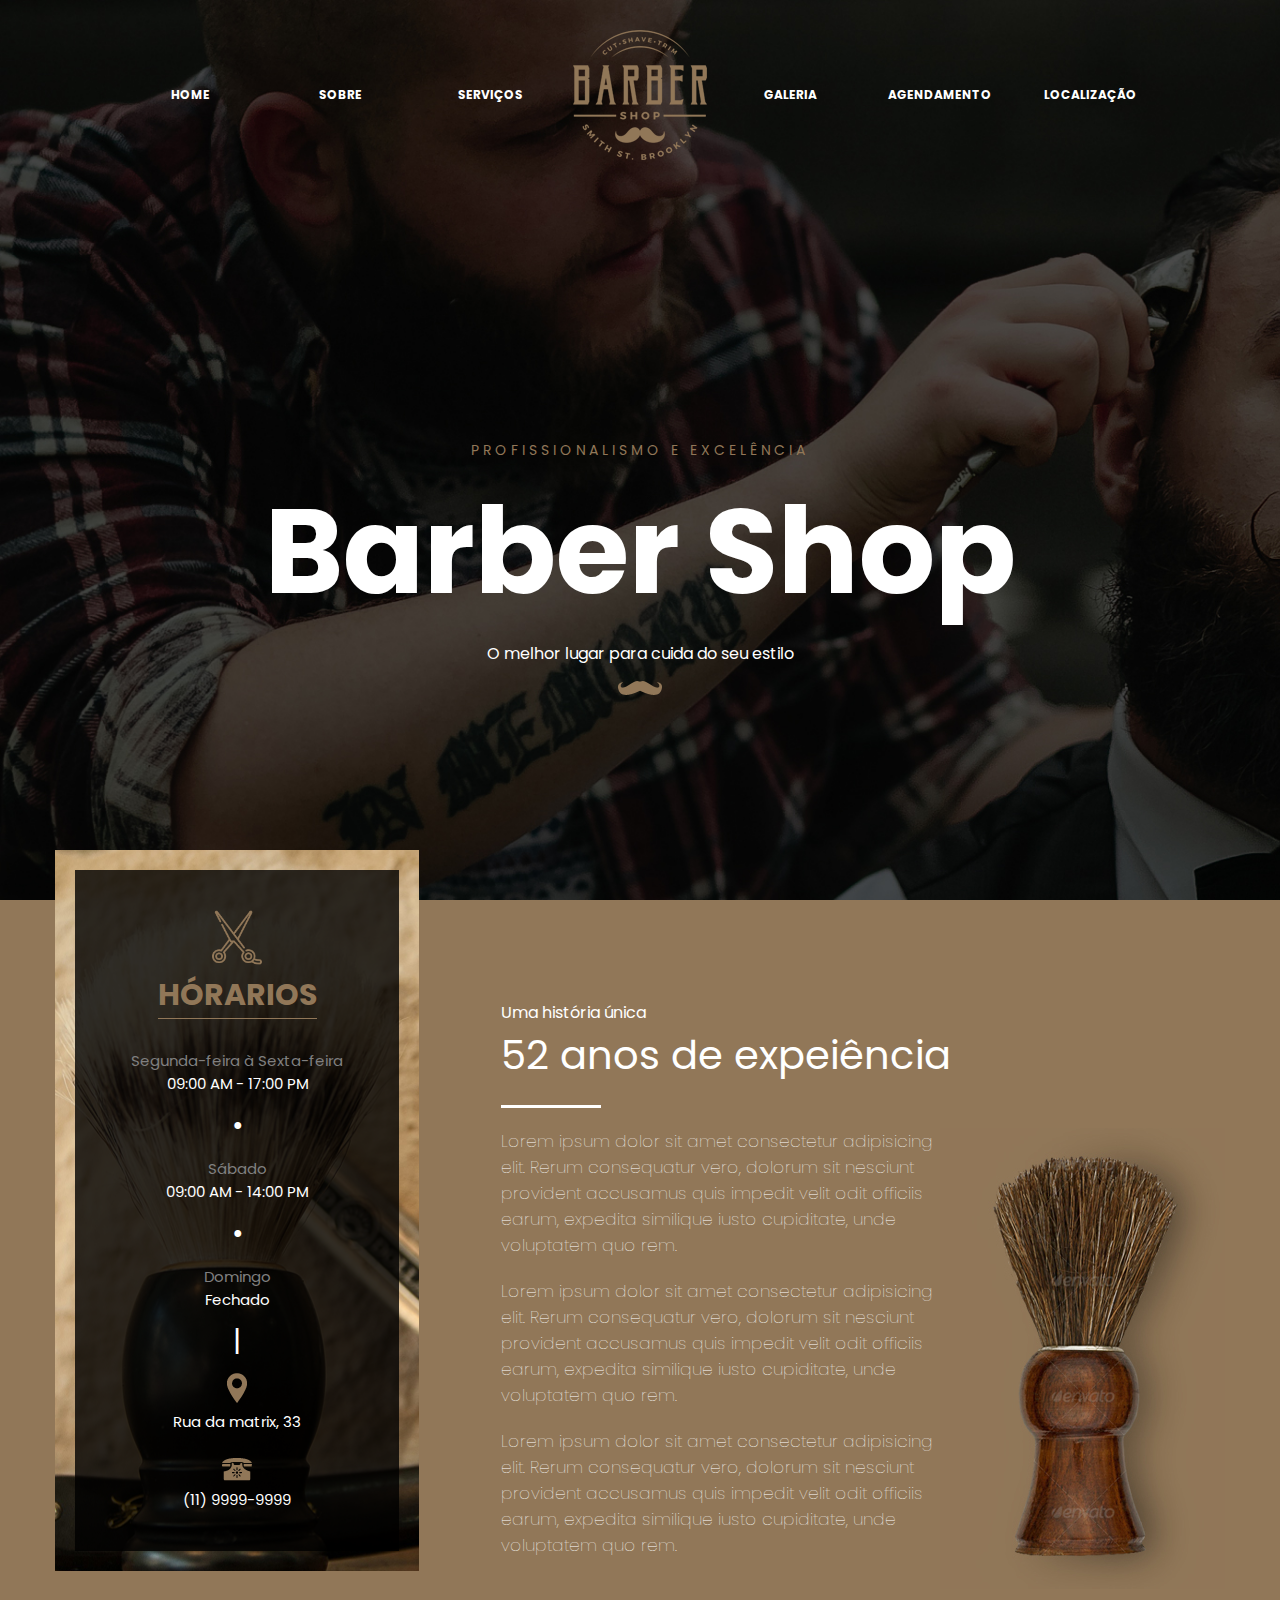
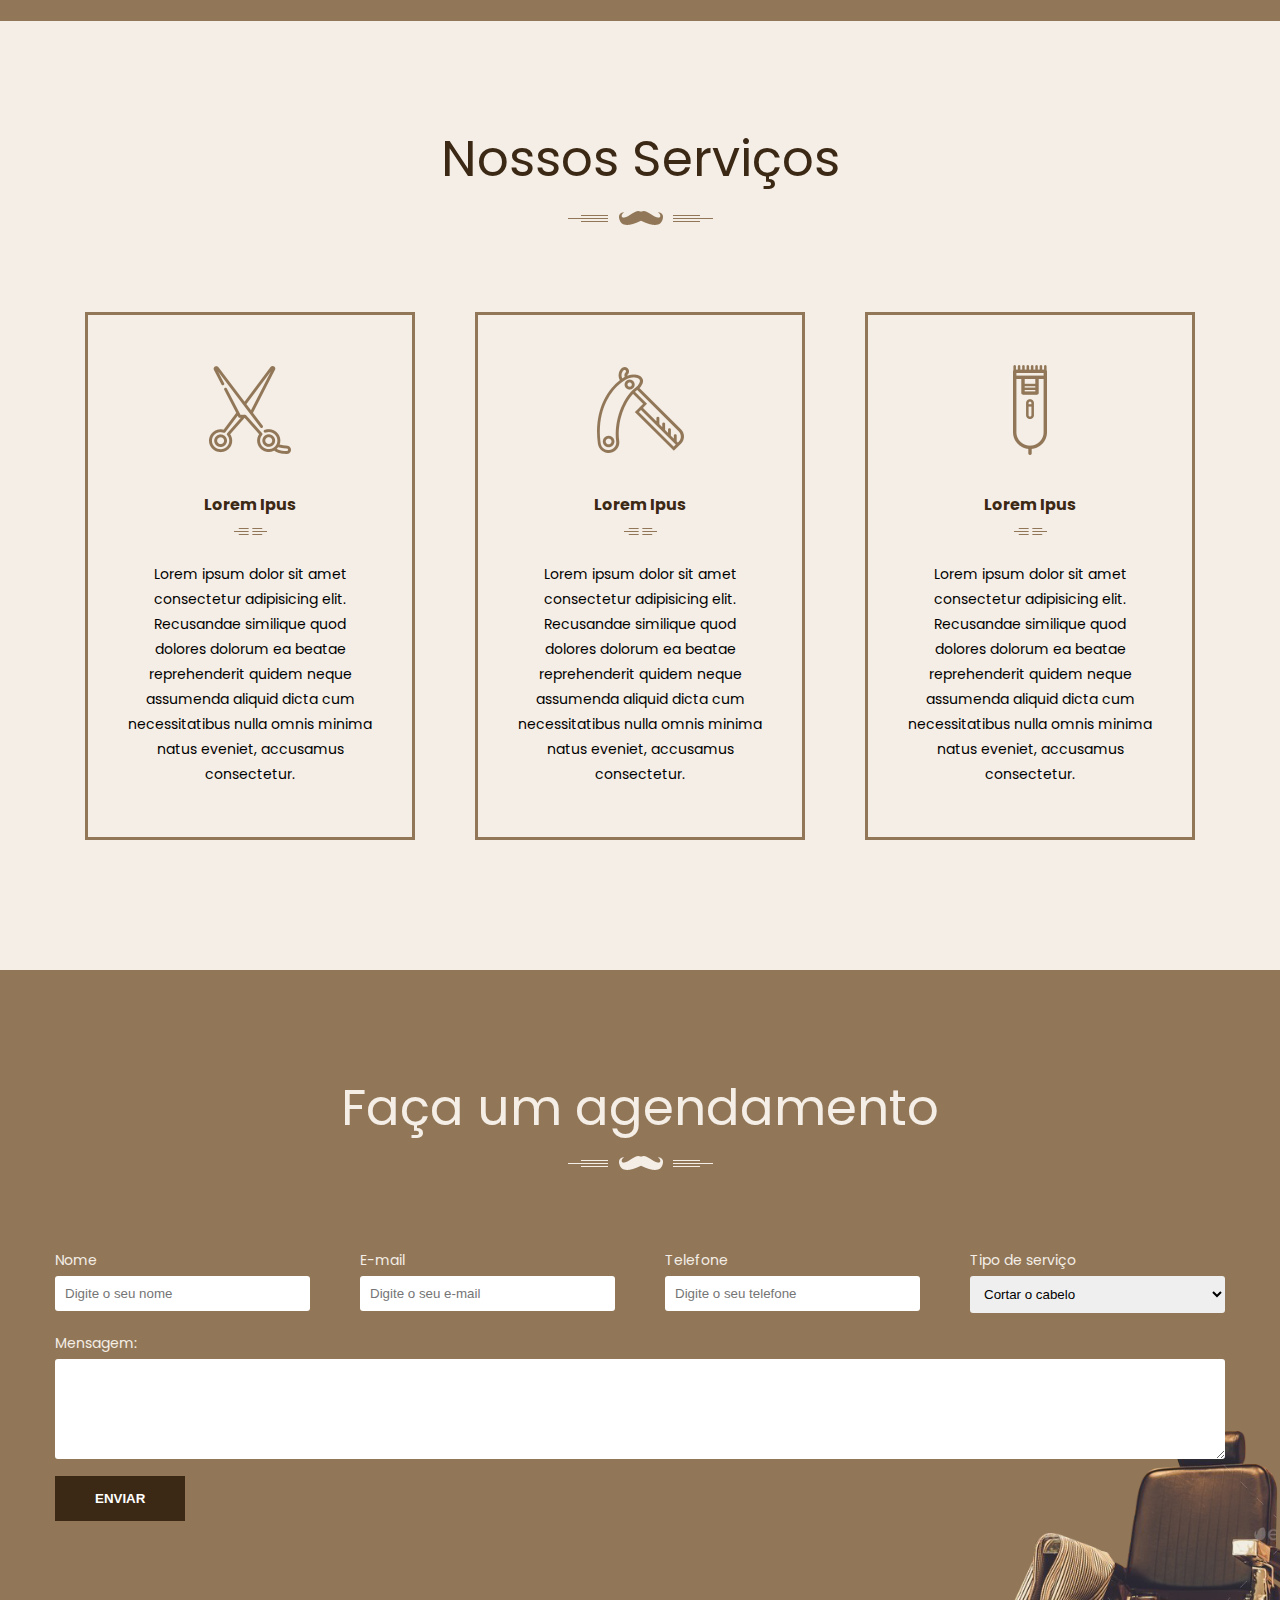
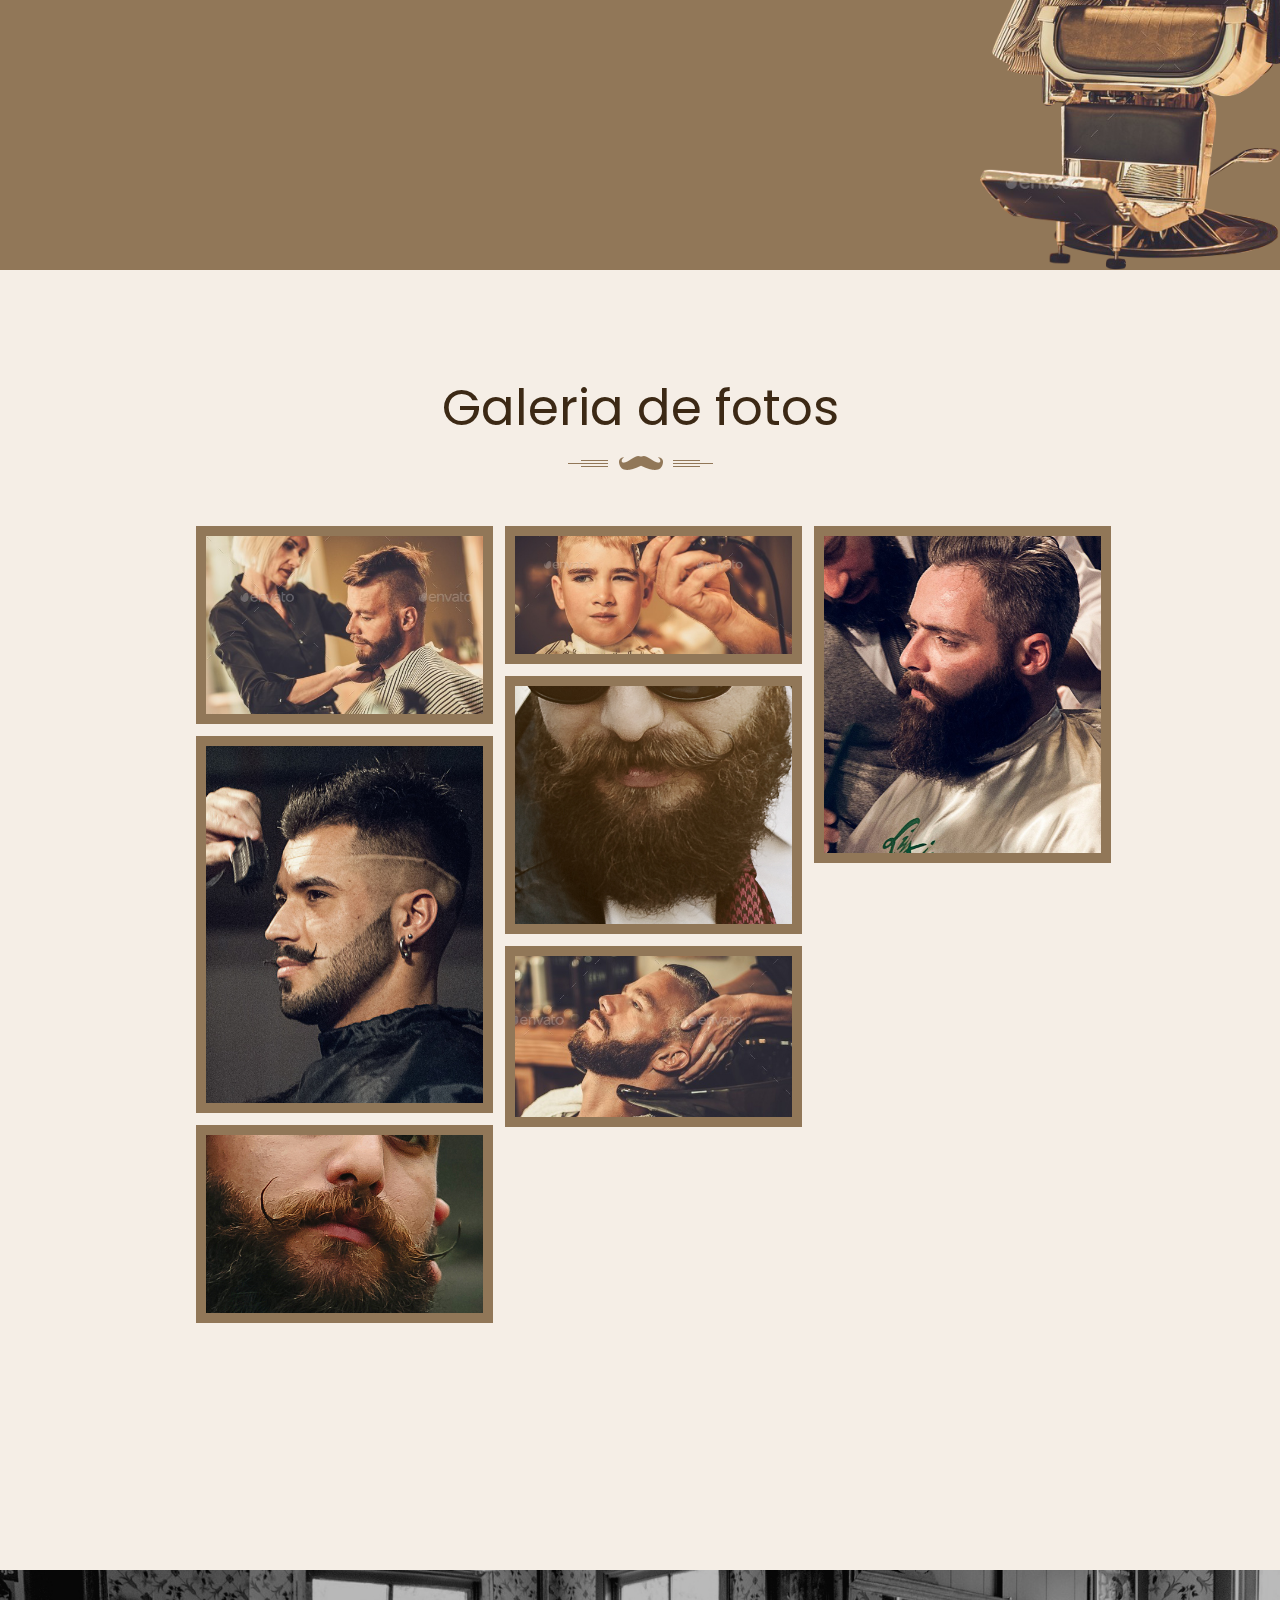
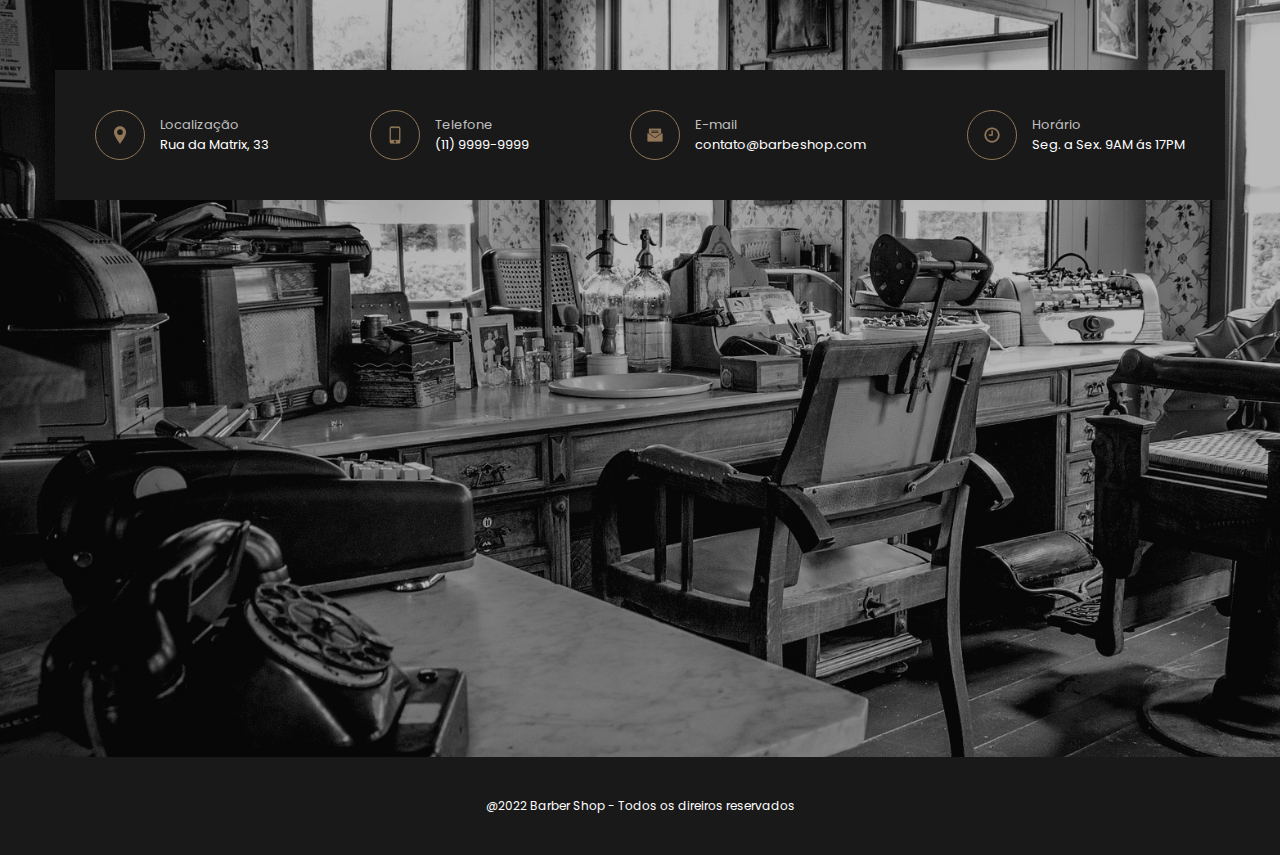
==== index.html @ d6cfeca7 "BarberShop" ====
<!DOCTYPE html>
<html lang="pt-br">
<head>
    <meta charset="UTF-8">
    <meta http-equiv="X-UA-Compatible" content="IE=edge">
    <meta name="viewport" content="width=device-width, initial-scale=1.0">
    <title>Barbe Shop</title>
    <link href="https://fonts.googleapis.com/css2?family=Poppins:wght@300;400;500;700&display=swap" rel="stylesheet">
    <link rel="stylesheet" href="css/style.css">
</head>
<body>
    
    <section id="home" class="home">
        <header class="header-home">
            <nav class="nav-home">
                <ul>
                    <li>
                        <a href="#home">Home</a>
                    </li>
                    <li>
                        <a href="#about">Sobre</a>
                    </li>
                    <li>
                        <a href="#services">Serviços</a>
                    </li>
                    <li>
                        <img src="images/logo.png" alt="Logo" class="logo">
                    </li>
                    <li>
                        <a href="#gallery">Galeria</a>
                    </li>
                    <li>
                        <a href="#agendamento">Agendamento</a>
                    </li>
                    <li>
                        <a href="#location">Localização</a>
                    </li>
                </ul>
            </nav>
        </header>

        <div class="banner">
            <span> Profissionalismo e Excelência</span>
            <h1> Barber Shop</h1>
            <span> O melhor lugar para cuida do seu estilo</span>
            <img src="images/much-img.png" alt="barber shop">
    </section>

    <section id="about" class="about">
            <div class="container">
                <div class="timing">
                    <div class="overlay">
                        <img src="images/classic-cut.png" alt="hórarios" class="icon-cut">      
                        <h3> Hórarios</h3>
                        <div class="text">
                            <h4>Segunda-feira à Sexta-feira</h4>
                            <span>09:00 AM - 17:00 PM</span>
                        </div>

                        <div class="text">
                            <h4>Sábado</h4>
                            <span>09:00 AM - 14:00 PM</span>
                        </div>

                        <div class="text">
                            <h4>Domingo</h4>
                            <span>Fechado</span>
                        </div>

                        <img src="images/loc-ic.png" alt="localização">
                        <span> Rua da matrix, 33</span>
                        <br>
                        <img src="images/phone-ic.png" alt="Número">
                        <span>(11) 9999-9999</span>
                    </div>
                </div>

                <div class="experience">
                    <span> Uma história única </span>
                    <h2> 52 anos de expeiência</h2>
                    <div class="text">
                        <div>
                            <p>
                                Lorem ipsum dolor sit amet consectetur adipisicing elit. 
                                Rerum consequatur vero, dolorum sit nesciunt provident 
                                accusamus quis impedit velit odit officiis earum, expedita 
                                similique iusto cupiditate, unde voluptatem quo rem.
                            </p>

                            <p>
                                Lorem ipsum dolor sit amet consectetur adipisicing elit. 
                                Rerum consequatur vero, dolorum sit nesciunt provident 
                                accusamus quis impedit velit odit officiis earum, expedita 
                                similique iusto cupiditate, unde voluptatem quo rem.
                            </p>

                            <p>
                                Lorem ipsum dolor sit amet consectetur adipisicing elit. 
                                Rerum consequatur vero, dolorum sit nesciunt provident 
                                accusamus quis impedit velit odit officiis earum, expedita 
                                similique iusto cupiditate, unde voluptatem quo rem.
                            </p>
                        </div>
                        <img src="images/shave-brush.jpg" alt="52 anos de esperiencia">
                    </div>
                </div>
            </div>

    </section>

    <section id="services" class="services">
        <div class="container">
            <h2> Nossos Serviços</h2>
            <img src="images/heading-ic.png" alt="nosso serviços">

            <div class="boxes">
                <div class="box">
                    <img src="images/classic-cut.png" alt="Classic cut">
                    <h4> Lorem Ipus</h4>
                    <img src="images/head-line-ic.png" alt="separador">
                    <p>Lorem ipsum dolor sit amet consectetur adipisicing 
                        elit. Recusandae similique quod dolores dolorum ea 
                        beatae reprehenderit quidem neque assumenda aliquid
                        dicta cum necessitatibus nulla omnis minima natus
                        eveniet, accusamus consectetur.</p>
                </div>

                <div class="box">
                    <img src="images/clipper-cut.png" alt="Clipper cut">
                    <h4> Lorem Ipus</h4>
                    <img src="images/head-line-ic.png" alt="separador">
                    <p>Lorem ipsum dolor sit amet consectetur adipisicing 
                        elit. Recusandae similique quod dolores dolorum ea 
                        beatae reprehenderit quidem neque assumenda aliquid
                        dicta cum necessitatibus nulla omnis minima natus
                        eveniet, accusamus consectetur.</p>
                </div>

                
                <div class="box">
                    <img src="images/razoe-shaver.png" alt="razoe-shaver">
                    <h4> Lorem Ipus</h4>
                    <img src="images/head-line-ic.png" alt="separador">
                    <p>Lorem ipsum dolor sit amet consectetur adipisicing 
                        elit. Recusandae similique quod dolores dolorum ea 
                        beatae reprehenderit quidem neque assumenda aliquid
                        dicta cum necessitatibus nulla omnis minima natus
                        eveniet, accusamus consectetur.</p>
                </div>
        </div>
        </div>
    </section>

    <section id="agendamento" class="agendamento">
        <div class="container">
            <h2> Faça um agendamento </h2>
            <img src="images/heading-ic-white.png" alt="Agendamento">

            <form>
                <div class="dados-pessoal">
                    <div class="input-wrapper">
                        <label>Nome</label>
                        <input type="text" placeholder="Digite o seu nome">
                    </div>

                    <div class="input-wrapper">
                        <label>E-mail</label>
                        <input type="email" placeholder="Digite o seu e-mail">
                    </div>

                    <div class="input-wrapper">
                        <label>Telefone</label>
                        <input type="tel" placeholder="Digite o seu telefone">
                    </div>

                    <div class="input-wrapper">
                        <label>Tipo de serviço</label>
                        <select>
                            <option value=""> Cortar o cabelo </option>
                            <option value=""> Fazer a barba </option>
                        </select>
                    </div>
                </div>

                <div class="input-wrapper">
                    <label> Mensagem: </label>
                    <textarea></textarea>
                </div>

                <button> Enviar</button>
            </form>
        </div>
    </section>

    <section id="gallery" class="gallery">
        <div class="container">
            <h2> Galeria de fotos </h2>
            <img src="images/heading-ic.png" alt="Galeria de fontos">
            
            <div class="gallery-wrapper">    
                <div>
                    <img src="images/gallery-img1.png" alt="Galeria">
                </div>

                <div>
                    <img src="images/gallery-img2.png" alt="Galeria">
                </div>
                
                <div>
                    <img src="images/gallery-img3.png" alt="Galeria">
                </div>

                <div>
                    <img src="images/gallery-img4.png" alt="Galeria">
                </div>

                <div>
                    <img src="images/gallery-img5.png" alt="Galeria">
                </div>

                <div>
                    <img src="images/gallery-img6.png" alt="Galeria">
                </div>

                <div>
                    <img src="images/gallery-img7.png" alt="Galeria">
                </div>
            </div>
        </div>
    </section>

    <section id="location" class="location">
        <div class="container">
            <div class="head">
                <div class="info">
                    <div class="icon">
                        <img src="images/map-img1.png" alt="Localização">
                    </div>
                    <div class="text">
                        <span> Localização</span>
                        <span> Rua da Matrix, 33</span>
                    </div>
                </div>

                <div class="info">
                    <div class="icon">
                        <img src="images/map-img2.png" alt="Localização">
                    </div>
                    <div class="text">
                        <span> Telefone</span>
                        <span> (11) 9999-9999</span>
                    </div>
                </div>

                <div class="info">
                    <div class="icon">
                        <img src="images/map-img3.png" alt="Localização">
                    </div>
                    <div class="text">
                        <span> E-mail</span>
                        <span> contato@barbeshop.com</span>
                    </div>
                </div>

                <div class="info">
                    <div class="icon">
                        <img src="images/map-img4.png" alt="Localização">
                    </div>
                    <div class="text">
                        <span> Horário</span>
                        <span> Seg. a Sex. 9AM ás 17PM</span>
                    </div>
                </div>
                
            </div>
            <div class="map">
                <iframe src="https://www.google.com/maps/embed?pb=!1m18!1m12!1m3!1d3657.0754267452926!2d-46.653426585383784!3d-23.565734367638075!2m3!1f0!2f0!3f0!3m2!1i1024!2i768!4f13.1!3m3!1m2!1s0x94ce59c8da0aa315%3A0xd59f9431f2c9776a!2sAv.%20Paulista%20-%20Bela%20Vista%2C%20S%C3%A3o%20Paulo%20-%20SP!5e0!3m2!1spt-BR!2sbr!4v1661723584583!5m2!1spt-BR!2sbr" width="600" height="450" style="border:0;" allowfullscreen="" loading="lazy" referrerpolicy="no-referrer-when-downgrade"></iframe>
            </div>
        </div>
    </section>

    <section class="footer">
        <footer class="footer-f">
            @2022 Barber Shop - Todos os direiros reservados
        </footer>
    </section>
</body>
</html>
---- css/style.css ----
:root {
    --color-primary: #917758;
    --color-secundary: #3C2915;
    --color-primary-light: #f5eee6;
}

* {
    margin: 0;
    padding: 0;
    box-sizing: border-box;
}

body {
    font-family: 'Poppins', sans-serif;
}

.container {
    width: 1170px;
    margin: 0 auto;
}


/***************
*   HOME
****************/

.home{
    position: relative;
    background-image: url(../images/bg-home.jpg);
    background-size: cover;
    height: 100vh; /* area visivel dp pc; */
    background-attachment: fixed;
}

.home .header-home {
    padding: 30px 0;
}

.home .header-home .nav-home {
    display: flex;
    justify-content: center;
}

.home .header-home .nav-home ul {
    display: flex;
    list-style-type: none;
}

.home .header-home .nav-home ul li {
    display: flex;
    align-items: center;
    justify-content: center;
    width: 150px;
}

.home .header-home .nav-home ul li a {
    color: white;
    text-transform: uppercase;
    text-decoration: none;
    font-weight: bold;
    font-size: 12px;
    padding: 20px;
}

.home .header-home .nav-home ul li a:hover {
    border-bottom: 1px solid var(--color-primary);
    color:  var(--color-primary);
}

.logo {
    margin: 0 30px;
}


/********************
*   HOME - BANNER
********************/
.home .banner {
    position: absolute;
    top: 50%;
    left: 50%;
    height: 270px;
    width: 770px;
    margin-left: -385px;
    margin-top: -75px;
    color: white;
    text-align: center;
}

.home .banner span {
    display: block;
}

.home .banner span:first-child {
    color: var(--color-primary);
    text-transform: uppercase;
    font-size: 14px;
    letter-spacing: 4px;
    margin-top: 65px;
}

.home .banner h1 {
    font-size: 120px;
}

.home .banner img {
    margin-top: 15px;
}

/************
*    ABOUT
*************/

.about {
    background-color: var(--color-primary);
}

.about .container{
    display: flex;
}

.about .timing {
   position: relative;
   top: -50px;
    width: 33%;
    padding: 20px;
    background-image: url(../images/brush-big.jpg);

}

.about .timing .overlay {
    background-color: rgba(0, 0 ,0 , 0.8);
    text-align: center;
    padding: 40px 20px;
}

.about .timing .icon-cut{
    width: 50px;
}

.about .timing h3{
    color: var(--color-primary);
    text-transform: uppercase;
    border-bottom: 1px solid var(--color-primary);
    width: fit-content;
    margin: 0 auto 30px auto;
    font-size: 30px;
}

.about .timing .text {
    margin: 10px 0;
}

.about .timing .text::after{
    content: '•';
    color: white;
    display: block;
    font-size: 28px;
    margin-top: 10px;
}

.about .timing .text:last-of-type:after {
    content: '|';
}

.about .timing .text h4{
    color: grey;
    font-weight: 400;
    font-size: 15px;
}

.about .timing span {
    color: white;
    font-size: 15px;
    display: block;
}

.about .experience {
    width: 66%;
    color: white;
    margin-left: 7%;
    margin-top: 100px;
}

.about .experience h2 {
    font-weight: 400;
    font-size: 40px;
}

.about .experience h2::after {
    display: block;
    content: "";
    width: 100px;
    height: 3px;
    background-color: white;
    margin: 20px 0;
}

.about .experience .text {
    display: flex;
    justify-content: space-between;
}

.about .experience .text p {
    margin-bottom: 20px;
    font-weight: 100;
    font-size: 17px;
}

/***************
*   Services
***************/

.services {
    padding: 100px 0;
    text-align: center;
    background-color: var(--color-primary-light);
}

.services h2 {
    color: var(--color-secundary);
    font-weight: 400;
    font-size: 50px;
    margin-bottom: 10px;
}

.services .boxes {
    display: flex;
    margin-top: 50px;
    justify-content: space-between;
}

.services .box {
    border: 3px solid var(--color-primary);
    padding: 50px 40px;
    margin: 30px;
}

.services .box h4 {
    color: var(--color-secundary);
    margin-top: 30px;
}

.services .box p {
    margin-top: 20px;
    font-size: 14px;
    line-height: 25px;
}

/****************
*   Agendamento
*****************/

.agendamento {
    padding: 100px 0;
    background-color: var(--color-primary);
    height: 100vh;
    background-image: url(../images/chair-ic.png);
    background-repeat: no-repeat;
    background-position: right bottom;
    background-size: 300px;
}

.agendamento h2 {
    text-align: center;
    color: var(--color-primary-light);
    font-weight: 400;
    font-size: 50px;
    margin-bottom: 10px;
}

.agendamento img {
    margin: 0 auto;
    display: block;
}

.agendamento form {
    margin-top: 80px;
}

.agendamento .dados-pessoal {
    display: flex;
    justify-content: space-between;
    margin-bottom: 20px;
}

.agendamento .input-wrapper {
    width: 100%;
    margin-right: 50px;
}

.agendamento .input-wrapper:last-of-type {
    margin-right: 0;
}

.agendamento label {
    display: block;
    font-size: 14px;
    margin-bottom: 5px;
    color: var(--color-primary-light);
}

.agendamento .dados-pessoal input,
.agendamento .dados-pessoal select, 
.agendamento textarea {
    padding: 10px;
    outline: none;
    border: none;
    width: 100%;
    border-radius: 3px;
}

.agendamento textarea {
    height: 100px;
}

.agendamento button {
    background-color: var(--color-secundary);
    color: white;
    padding: 15px 40px;
    border: none;
    margin-top: 10px;
    text-transform: uppercase;
    font-weight: bold;
}

/****************
*   Gallery
*****************/

.gallery {
    padding: 100px 0;
    background-color: var(--color-primary-light);
}

.gallery h2 {
    text-align: center;
    color: var(--color-secundary);
    font-weight: 400;
    font-size: 50px;
    margin-bottom: 10px;
}

.gallery img {
    margin: 0 auto;
    display: block;
}

.gallery .gallery-wrapper {
    display: flex;
    flex-direction: column;
    flex-wrap: wrap;
    height: 100vh;
    width: 900px;
    margin: 50px auto;
}

.gallery .gallery-wrapper div {
    border: 10px solid var(--color-primary);
    margin: 6px;
    width: 33%;
}

.gallery .gallery-wrapper div img {
    width: 100%;
}


/****************
*   Location
*****************/

.location {
    padding: 100px 0;
    background-image: url(../images/bg-location.jpg);
    background-size: cover;
}

.location .head {
    display: flex;
    justify-content: space-between;
    background-color: #191919;
    padding: 40px;
    width: 100%;
}

.location .head .info {
    display: flex;
    align-items: center;
}

.location .head .info .icon {
    display: flex;
    align-items: center;
    margin-right: 15px;
    justify-content: center;
    padding: 10px;
    width: 50px;
    height: 50px;
    border: 1px solid var(--color-primary);
    border-radius: 100%;
}

.location .head .info .text span {
    display: block;
    font-size: 13px;
}

.location .head .info .text span:first-child {
    color: silver;
}

.location .head .info .text span:last-child {
    color: white;
}

.location .map {
    width: 100%;
}

.location .map iframe {
    width: 100%;
}

/***********
  Footer
************/

.footer {
    background-color: #191919;
    color: white;
    padding: 40px;
    font-size: 12px;
    text-align: center;
}
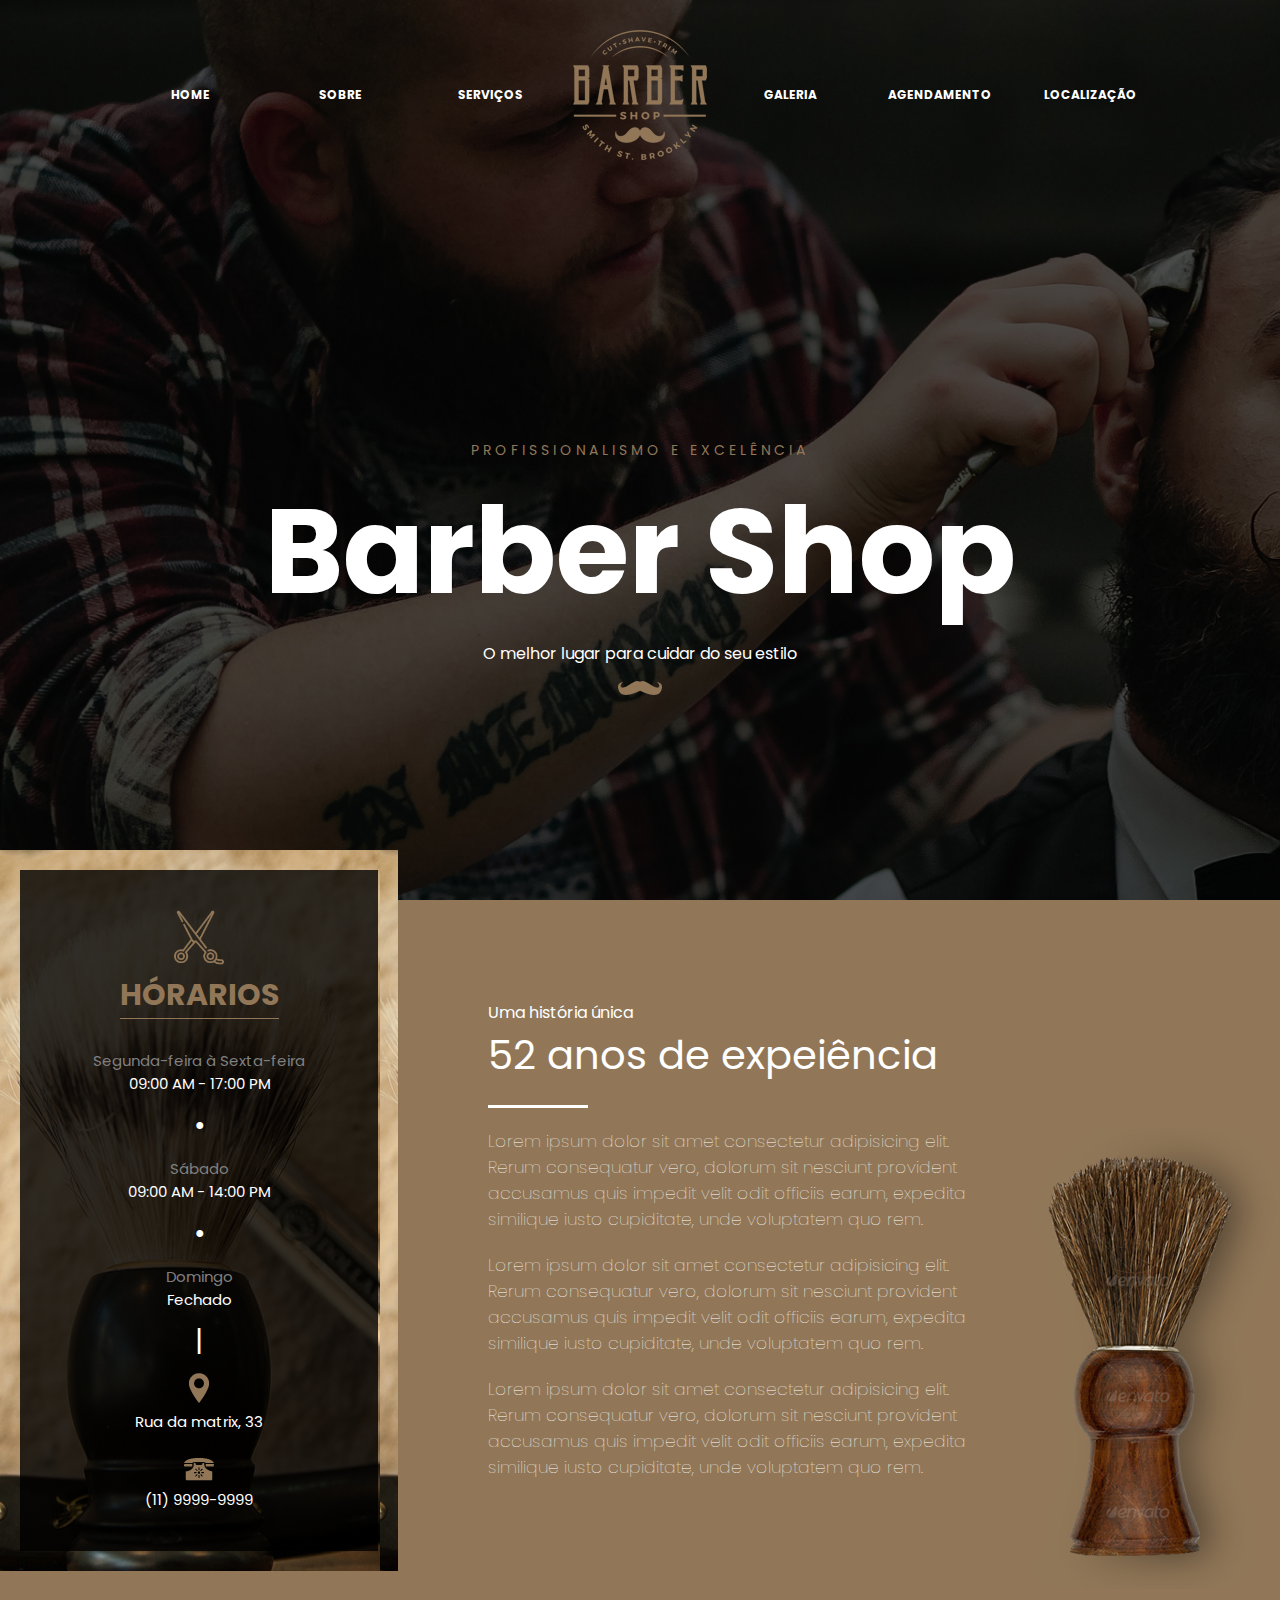
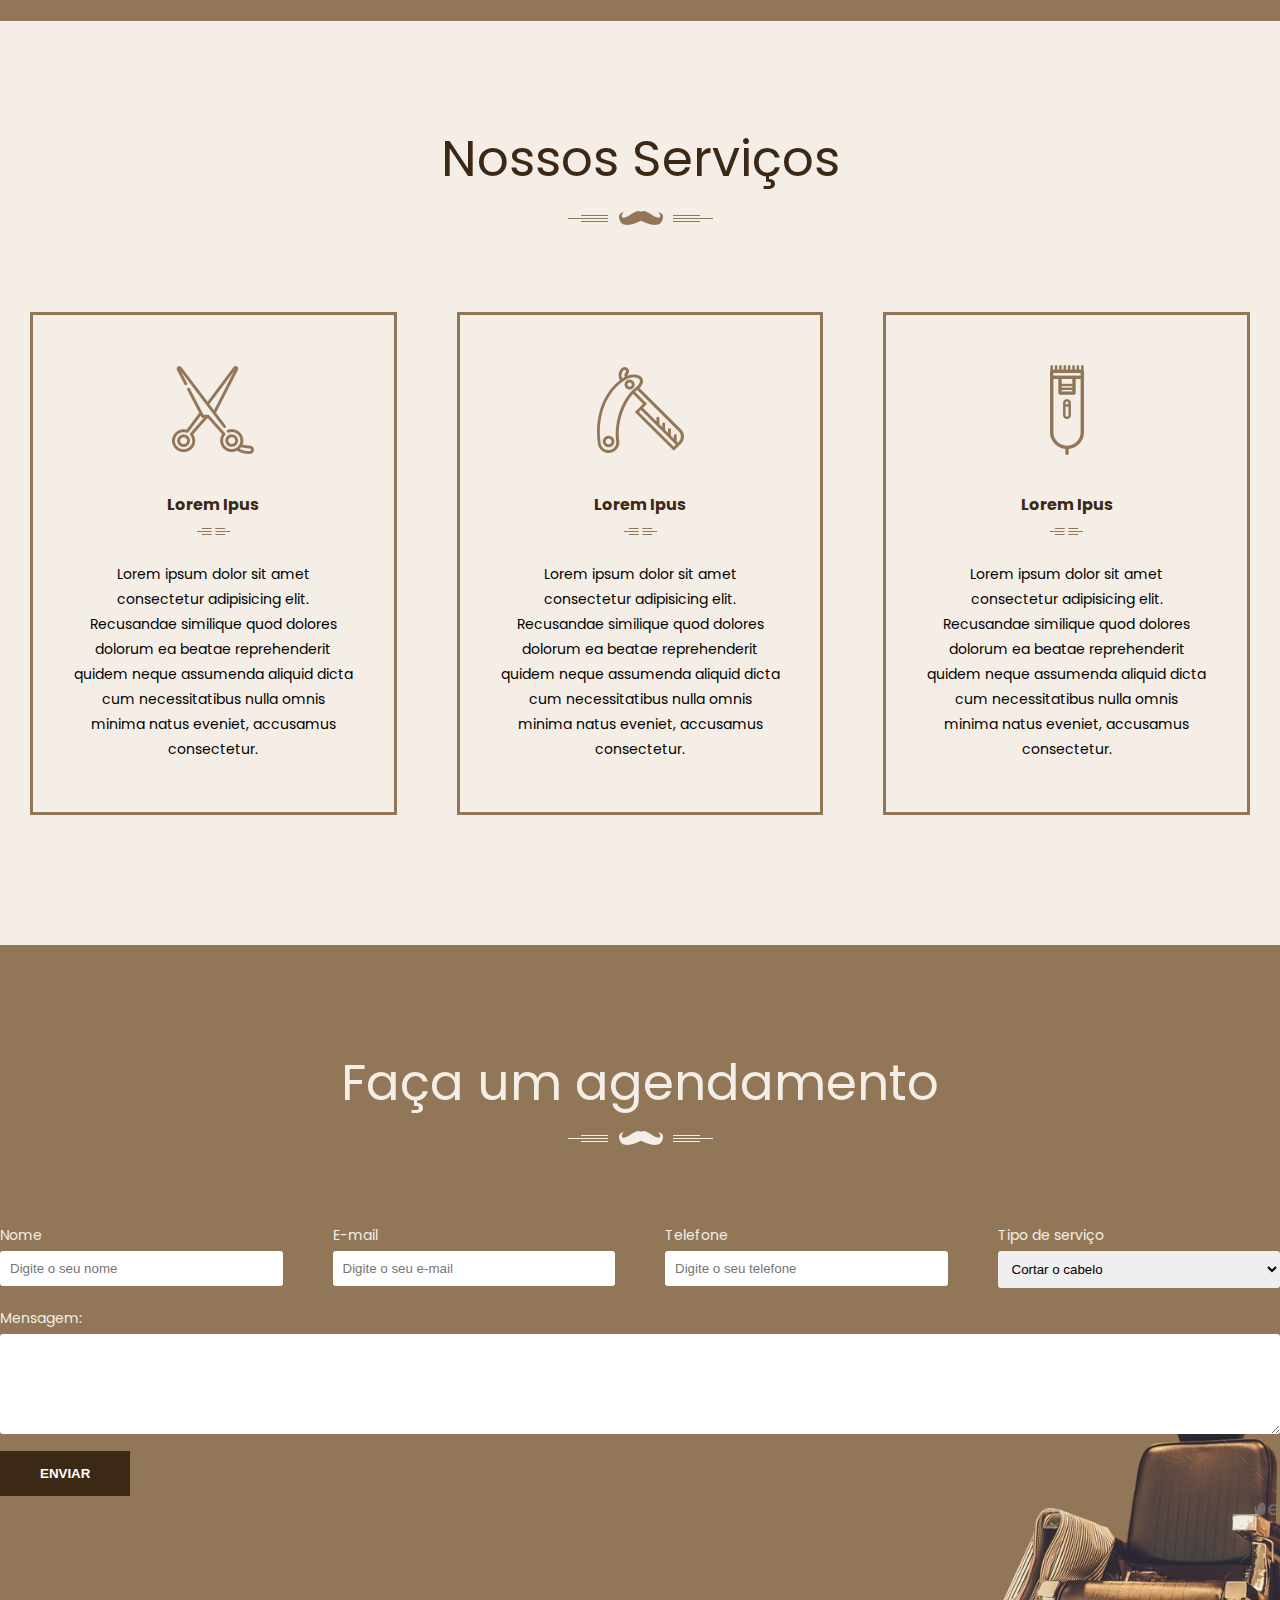
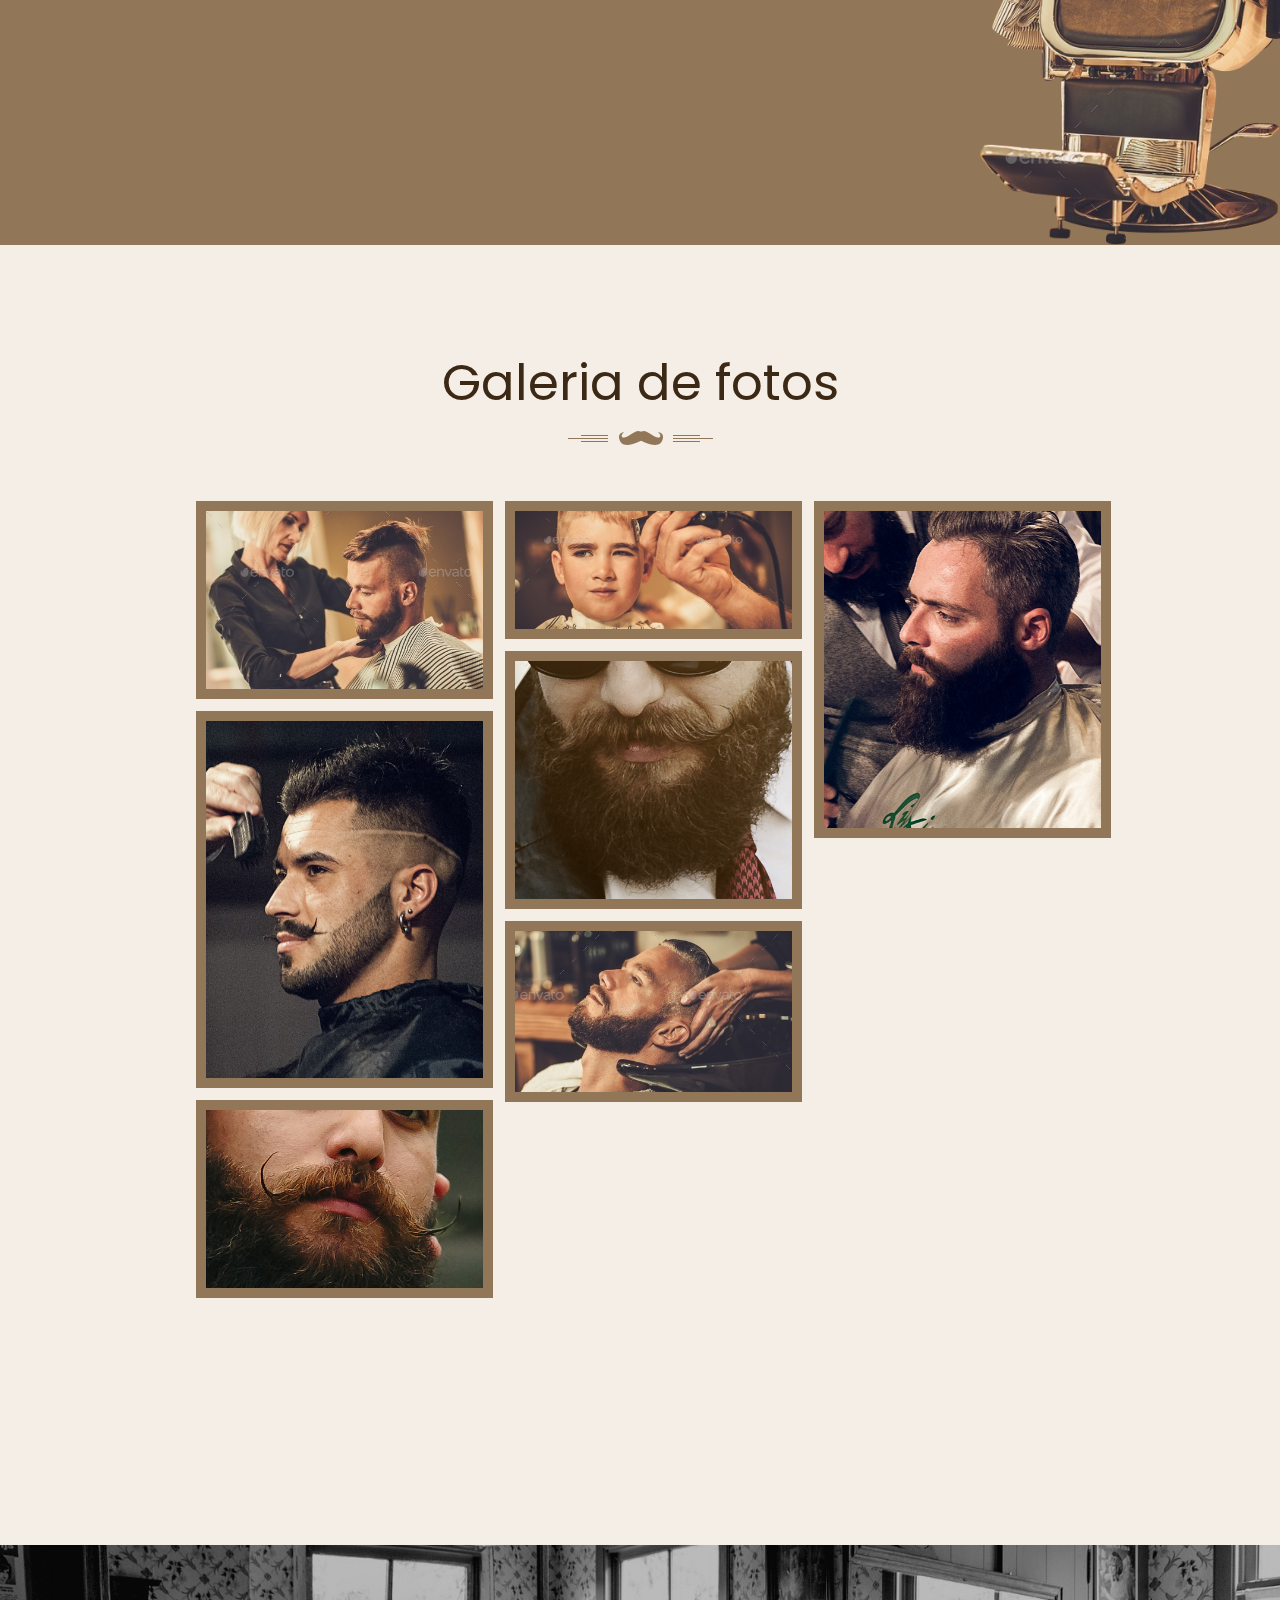
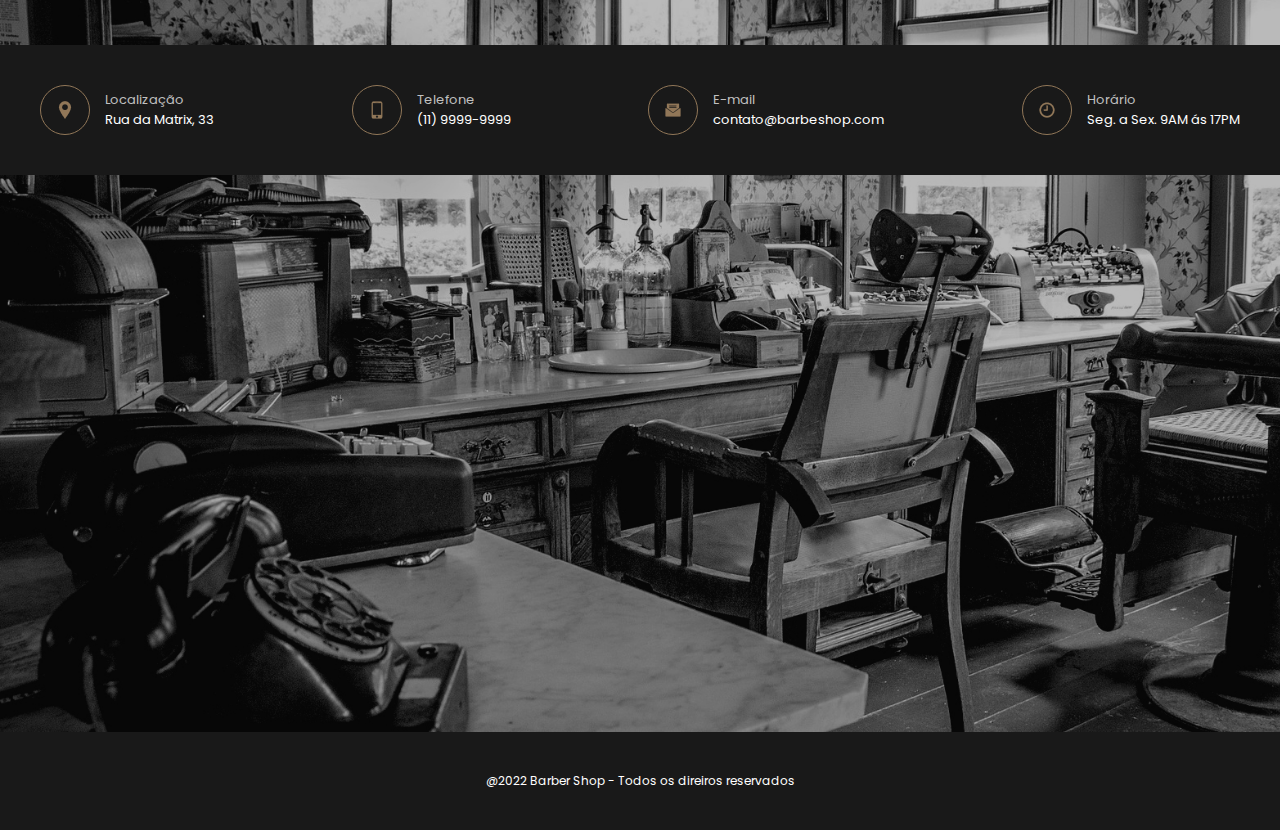
==== commit 20b75003: "Responsivo" ====
--- a/index.html
+++ b/index.html
@@ -11,9 +11,12 @@
 <body>
     
     <section id="home" class="home">
-        <header class="header-home">
-            <nav class="nav-home">
-                <ul>
+        <header class="header-home" id="header">
+            <nav class="nav-home" id="nav">
+                <button aria-label="Abrir Menu" id="btn-mobile" aria-haspopup="true" aria-controls="menu" aria-expanded="false">Menu
+                    <span id="hamburger"></span>
+                </button>
+                <ul id="menu" role="menu">
                     <li>
                         <a href="#home">Home</a>
                     </li>
@@ -23,7 +26,7 @@
                     <li>
                         <a href="#services">Serviços</a>
                     </li>
-                    <li>
+                    <li id="img">
                         <img src="images/logo.png" alt="Logo" class="logo">
                     </li>
                     <li>
@@ -42,9 +45,10 @@
         <div class="banner">
             <span> Profissionalismo e Excelência</span>
             <h1> Barber Shop</h1>
-            <span> O melhor lugar para cuida do seu estilo</span>
+            <span> O melhor lugar para cuidar do seu estilo</span>
             <img src="images/much-img.png" alt="barber shop">
-    </section>
+        </div>
+    </section> <!-- Responsividade "feita" -->
 
     <section id="about" class="about">
             <div class="container">
@@ -106,7 +110,7 @@
                 </div>
             </div>
 
-    </section>
+    </section> <!-- Responsividade "feita" -->
 
     <section id="services" class="services">
         <div class="container">
@@ -147,9 +151,9 @@
                         dicta cum necessitatibus nulla omnis minima natus
                         eveniet, accusamus consectetur.</p>
                 </div>
-        </div>
-        </div>
-    </section>
+            </div>
+        </div>
+    </section> <!-- Responsividade "feita" -->
 
     <section id="agendamento" class="agendamento">
         <div class="container">
@@ -183,52 +187,66 @@
                 </div>
 
                 <div class="input-wrapper">
-                    <label> Mensagem: </label>
+                    <label id="msg"> Mensagem: </label>
                     <textarea></textarea>
                 </div>
 
                 <button> Enviar</button>
             </form>
         </div>
-    </section>
+    </section> <!-- Responsividade "feita" -->
 
     <section id="gallery" class="gallery">
         <div class="container">
             <h2> Galeria de fotos </h2>
             <img src="images/heading-ic.png" alt="Galeria de fontos">
             
-            <div class="gallery-wrapper">    
-                <div>
-                    <img src="images/gallery-img1.png" alt="Galeria">
-                </div>
-
-                <div>
-                    <img src="images/gallery-img2.png" alt="Galeria">
-                </div>
-                
-                <div>
-                    <img src="images/gallery-img3.png" alt="Galeria">
-                </div>
-
-                <div>
-                    <img src="images/gallery-img4.png" alt="Galeria">
-                </div>
-
-                <div>
-                    <img src="images/gallery-img5.png" alt="Galeria">
-                </div>
-
-                <div>
-                    <img src="images/gallery-img6.png" alt="Galeria">
-                </div>
-
-                <div>
-                    <img src="images/gallery-img7.png" alt="Galeria">
-                </div>
-            </div>
-        </div>
-    </section>
-
+            <div class="gallery-wrapper">  
+                    <div>
+                        <img src="images/gallery-img1.png" alt="Galeria">
+                    </div>
+
+                    <div>
+                        <img src="images/gallery-img2.png" alt="Galeria">
+                    </div>
+                    
+                    <div>
+                        <img src="images/gallery-img3.png" alt="Galeria">
+                    </div>
+          
+                    <div>
+                        <img src="images/gallery-img4.png" alt="Galeria">
+                    </div>
+
+                    <div>
+                        <img src="images/gallery-img5.png" alt="Galeria">
+                    </div>
+
+                    <div>
+                        <img src="images/gallery-img6.png" alt="Galeria">
+                    </div>
+            
+                    <div>
+                        <img src="images/gallery-img7.png" alt="Galeria">
+                    </div>
+            </div>
+        </div>
+    </section> <!-- Responsividade "feita" -->
+
+    <div class="error">
+        <h3> 
+            Não consgue ver as imagens? <br>Por favor veja elas clicando no botão 
+            a baixo:
+        </h3>
+
+        <button>
+            <a href="img-pagDois/index.html"> 
+                Clique aqui  
+            </a>
+        </button>
+   
+    </div> <!-- Responsividade "feita" -->
+    
     <section id="location" class="location">
         <div class="container">
             <div class="head">
@@ -283,6 +301,8 @@
         <footer class="footer-f">
             @2022 Barber Shop - Todos os direiros reservados
         </footer>
-    </section>
+    </section> 
+  
+    <script src="Script/main.js"></script> 
 </body>
 </html>--- a/css/style.css
+++ b/css/style.css
@@ -1,435 +1,9 @@
-:root {
-    --color-primary: #917758;
-    --color-secundary: #3C2915;
-    --color-primary-light: #f5eee6;
-}
-
-* {
-    margin: 0;
-    padding: 0;
-    box-sizing: border-box;
-}
-
-body {
-    font-family: 'Poppins', sans-serif;
-}
-
-.container {
-    width: 1170px;
-    margin: 0 auto;
-}
-
-
-/***************
-*   HOME
-****************/
-
-.home{
-    position: relative;
-    background-image: url(../images/bg-home.jpg);
-    background-size: cover;
-    height: 100vh; /* area visivel dp pc; */
-    background-attachment: fixed;
-}
-
-.home .header-home {
-    padding: 30px 0;
-}
-
-.home .header-home .nav-home {
-    display: flex;
-    justify-content: center;
-}
-
-.home .header-home .nav-home ul {
-    display: flex;
-    list-style-type: none;
-}
-
-.home .header-home .nav-home ul li {
-    display: flex;
-    align-items: center;
-    justify-content: center;
-    width: 150px;
-}
-
-.home .header-home .nav-home ul li a {
-    color: white;
-    text-transform: uppercase;
-    text-decoration: none;
-    font-weight: bold;
-    font-size: 12px;
-    padding: 20px;
-}
-
-.home .header-home .nav-home ul li a:hover {
-    border-bottom: 1px solid var(--color-primary);
-    color:  var(--color-primary);
-}
-
-.logo {
-    margin: 0 30px;
-}
-
-
-/********************
-*   HOME - BANNER
-********************/
-.home .banner {
-    position: absolute;
-    top: 50%;
-    left: 50%;
-    height: 270px;
-    width: 770px;
-    margin-left: -385px;
-    margin-top: -75px;
-    color: white;
-    text-align: center;
-}
-
-.home .banner span {
-    display: block;
-}
-
-.home .banner span:first-child {
-    color: var(--color-primary);
-    text-transform: uppercase;
-    font-size: 14px;
-    letter-spacing: 4px;
-    margin-top: 65px;
-}
-
-.home .banner h1 {
-    font-size: 120px;
-}
-
-.home .banner img {
-    margin-top: 15px;
-}
-
-/************
-*    ABOUT
-*************/
-
-.about {
-    background-color: var(--color-primary);
-}
-
-.about .container{
-    display: flex;
-}
-
-.about .timing {
-   position: relative;
-   top: -50px;
-    width: 33%;
-    padding: 20px;
-    background-image: url(../images/brush-big.jpg);
-
-}
-
-.about .timing .overlay {
-    background-color: rgba(0, 0 ,0 , 0.8);
-    text-align: center;
-    padding: 40px 20px;
-}
-
-.about .timing .icon-cut{
-    width: 50px;
-}
-
-.about .timing h3{
-    color: var(--color-primary);
-    text-transform: uppercase;
-    border-bottom: 1px solid var(--color-primary);
-    width: fit-content;
-    margin: 0 auto 30px auto;
-    font-size: 30px;
-}
-
-.about .timing .text {
-    margin: 10px 0;
-}
-
-.about .timing .text::after{
-    content: '•';
-    color: white;
-    display: block;
-    font-size: 28px;
-    margin-top: 10px;
-}
-
-.about .timing .text:last-of-type:after {
-    content: '|';
-}
-
-.about .timing .text h4{
-    color: grey;
-    font-weight: 400;
-    font-size: 15px;
-}
-
-.about .timing span {
-    color: white;
-    font-size: 15px;
-    display: block;
-}
-
-.about .experience {
-    width: 66%;
-    color: white;
-    margin-left: 7%;
-    margin-top: 100px;
-}
-
-.about .experience h2 {
-    font-weight: 400;
-    font-size: 40px;
-}
-
-.about .experience h2::after {
-    display: block;
-    content: "";
-    width: 100px;
-    height: 3px;
-    background-color: white;
-    margin: 20px 0;
-}
-
-.about .experience .text {
-    display: flex;
-    justify-content: space-between;
-}
-
-.about .experience .text p {
-    margin-bottom: 20px;
-    font-weight: 100;
-    font-size: 17px;
-}
-
-/***************
-*   Services
-***************/
-
-.services {
-    padding: 100px 0;
-    text-align: center;
-    background-color: var(--color-primary-light);
-}
-
-.services h2 {
-    color: var(--color-secundary);
-    font-weight: 400;
-    font-size: 50px;
-    margin-bottom: 10px;
-}
-
-.services .boxes {
-    display: flex;
-    margin-top: 50px;
-    justify-content: space-between;
-}
-
-.services .box {
-    border: 3px solid var(--color-primary);
-    padding: 50px 40px;
-    margin: 30px;
-}
-
-.services .box h4 {
-    color: var(--color-secundary);
-    margin-top: 30px;
-}
-
-.services .box p {
-    margin-top: 20px;
-    font-size: 14px;
-    line-height: 25px;
-}
-
-/****************
-*   Agendamento
-*****************/
-
-.agendamento {
-    padding: 100px 0;
-    background-color: var(--color-primary);
-    height: 100vh;
-    background-image: url(../images/chair-ic.png);
-    background-repeat: no-repeat;
-    background-position: right bottom;
-    background-size: 300px;
-}
-
-.agendamento h2 {
-    text-align: center;
-    color: var(--color-primary-light);
-    font-weight: 400;
-    font-size: 50px;
-    margin-bottom: 10px;
-}
-
-.agendamento img {
-    margin: 0 auto;
-    display: block;
-}
-
-.agendamento form {
-    margin-top: 80px;
-}
-
-.agendamento .dados-pessoal {
-    display: flex;
-    justify-content: space-between;
-    margin-bottom: 20px;
-}
-
-.agendamento .input-wrapper {
-    width: 100%;
-    margin-right: 50px;
-}
-
-.agendamento .input-wrapper:last-of-type {
-    margin-right: 0;
-}
-
-.agendamento label {
-    display: block;
-    font-size: 14px;
-    margin-bottom: 5px;
-    color: var(--color-primary-light);
-}
-
-.agendamento .dados-pessoal input,
-.agendamento .dados-pessoal select, 
-.agendamento textarea {
-    padding: 10px;
-    outline: none;
-    border: none;
-    width: 100%;
-    border-radius: 3px;
-}
-
-.agendamento textarea {
-    height: 100px;
-}
-
-.agendamento button {
-    background-color: var(--color-secundary);
-    color: white;
-    padding: 15px 40px;
-    border: none;
-    margin-top: 10px;
-    text-transform: uppercase;
-    font-weight: bold;
-}
-
-/****************
-*   Gallery
-*****************/
-
-.gallery {
-    padding: 100px 0;
-    background-color: var(--color-primary-light);
-}
-
-.gallery h2 {
-    text-align: center;
-    color: var(--color-secundary);
-    font-weight: 400;
-    font-size: 50px;
-    margin-bottom: 10px;
-}
-
-.gallery img {
-    margin: 0 auto;
-    display: block;
-}
-
-.gallery .gallery-wrapper {
-    display: flex;
-    flex-direction: column;
-    flex-wrap: wrap;
-    height: 100vh;
-    width: 900px;
-    margin: 50px auto;
-}
-
-.gallery .gallery-wrapper div {
-    border: 10px solid var(--color-primary);
-    margin: 6px;
-    width: 33%;
-}
-
-.gallery .gallery-wrapper div img {
-    width: 100%;
-}
-
-
-/****************
-*   Location
-*****************/
-
-.location {
-    padding: 100px 0;
-    background-image: url(../images/bg-location.jpg);
-    background-size: cover;
-}
-
-.location .head {
-    display: flex;
-    justify-content: space-between;
-    background-color: #191919;
-    padding: 40px;
-    width: 100%;
-}
-
-.location .head .info {
-    display: flex;
-    align-items: center;
-}
-
-.location .head .info .icon {
-    display: flex;
-    align-items: center;
-    margin-right: 15px;
-    justify-content: center;
-    padding: 10px;
-    width: 50px;
-    height: 50px;
-    border: 1px solid var(--color-primary);
-    border-radius: 100%;
-}
-
-.location .head .info .text span {
-    display: block;
-    font-size: 13px;
-}
-
-.location .head .info .text span:first-child {
-    color: silver;
-}
-
-.location .head .info .text span:last-child {
-    color: white;
-}
-
-.location .map {
-    width: 100%;
-}
-
-.location .map iframe {
-    width: 100%;
-}
-
-/***********
-  Footer
-************/
-
-.footer {
-    background-color: #191919;
-    color: white;
-    padding: 40px;
-    font-size: 12px;
-    text-align: center;
-}+@import url(home.css);
+@import url(banner.css);
+@import url(about.css);
+@import url(services.css);
+@import url(agendamento.css);
+@import url(location.css);
+@import url(gallery.css);
+@import url(var.css);
+@import url(reset.css);
